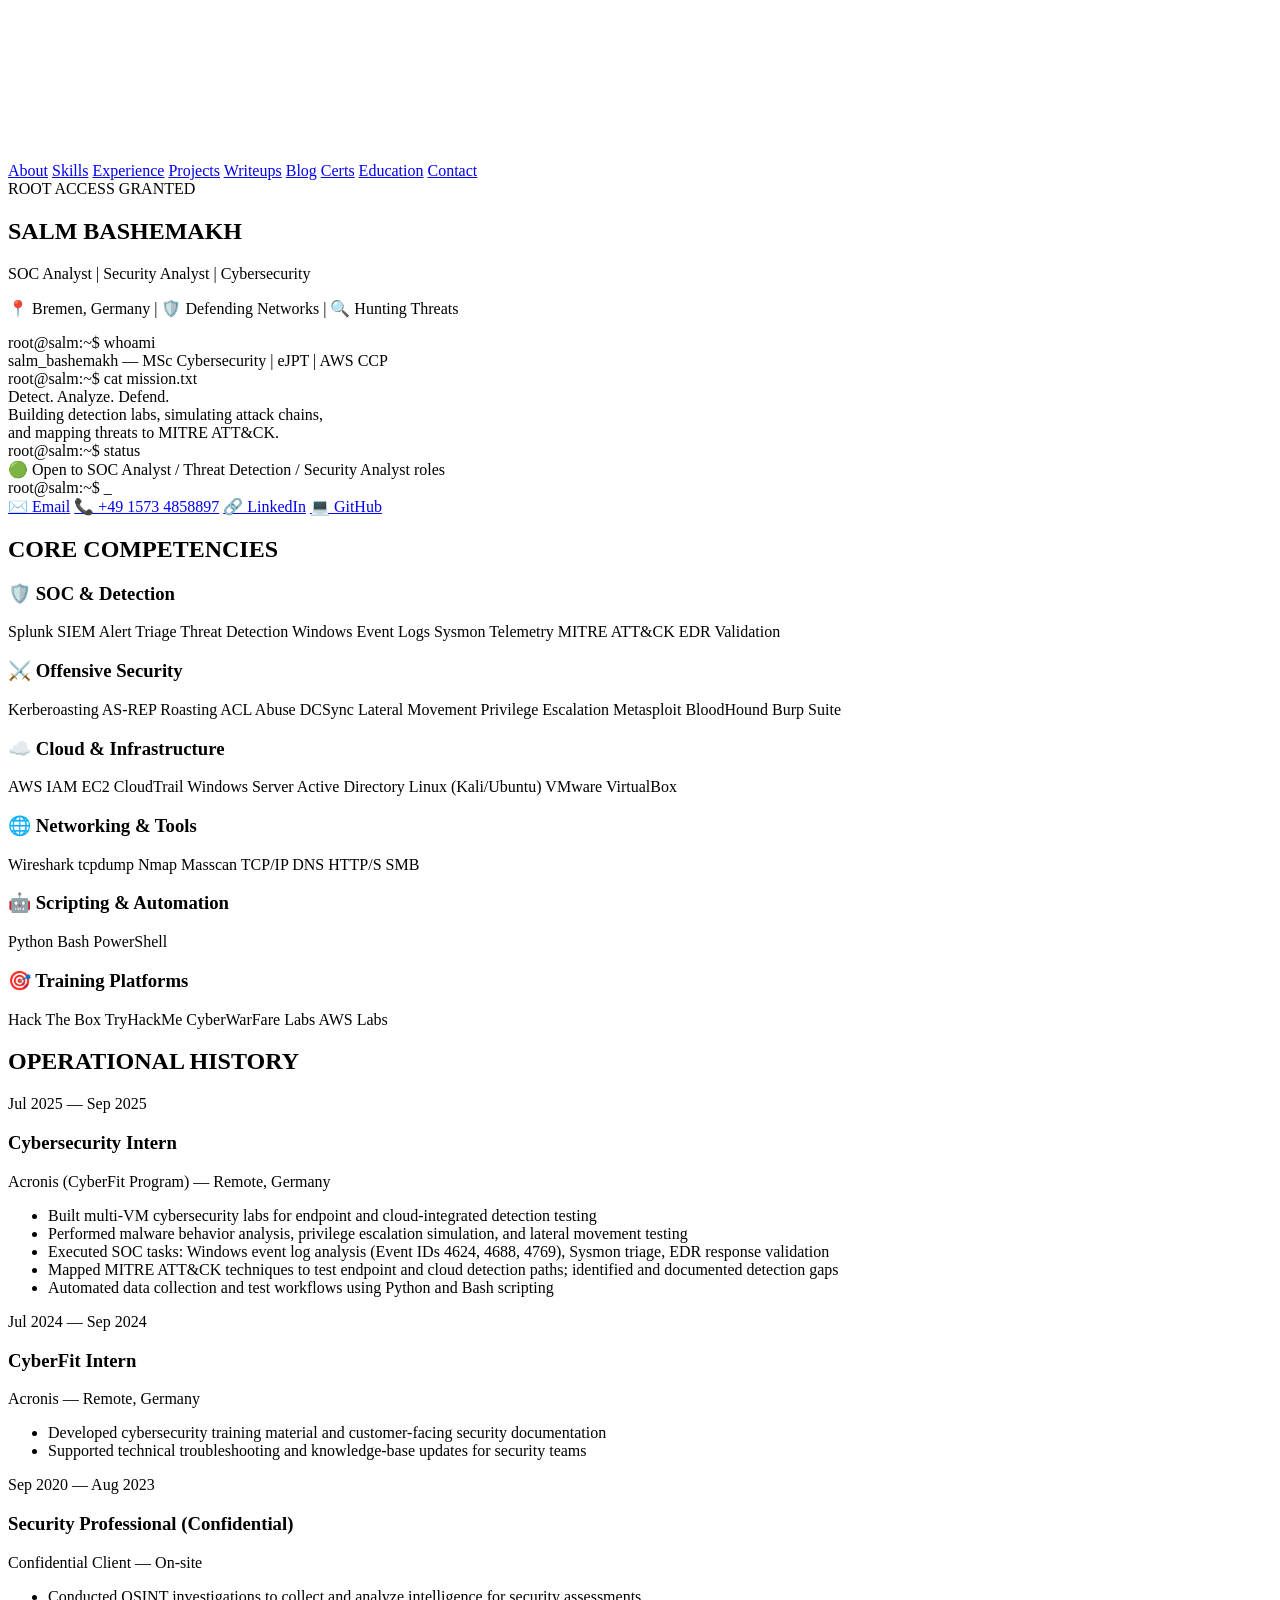
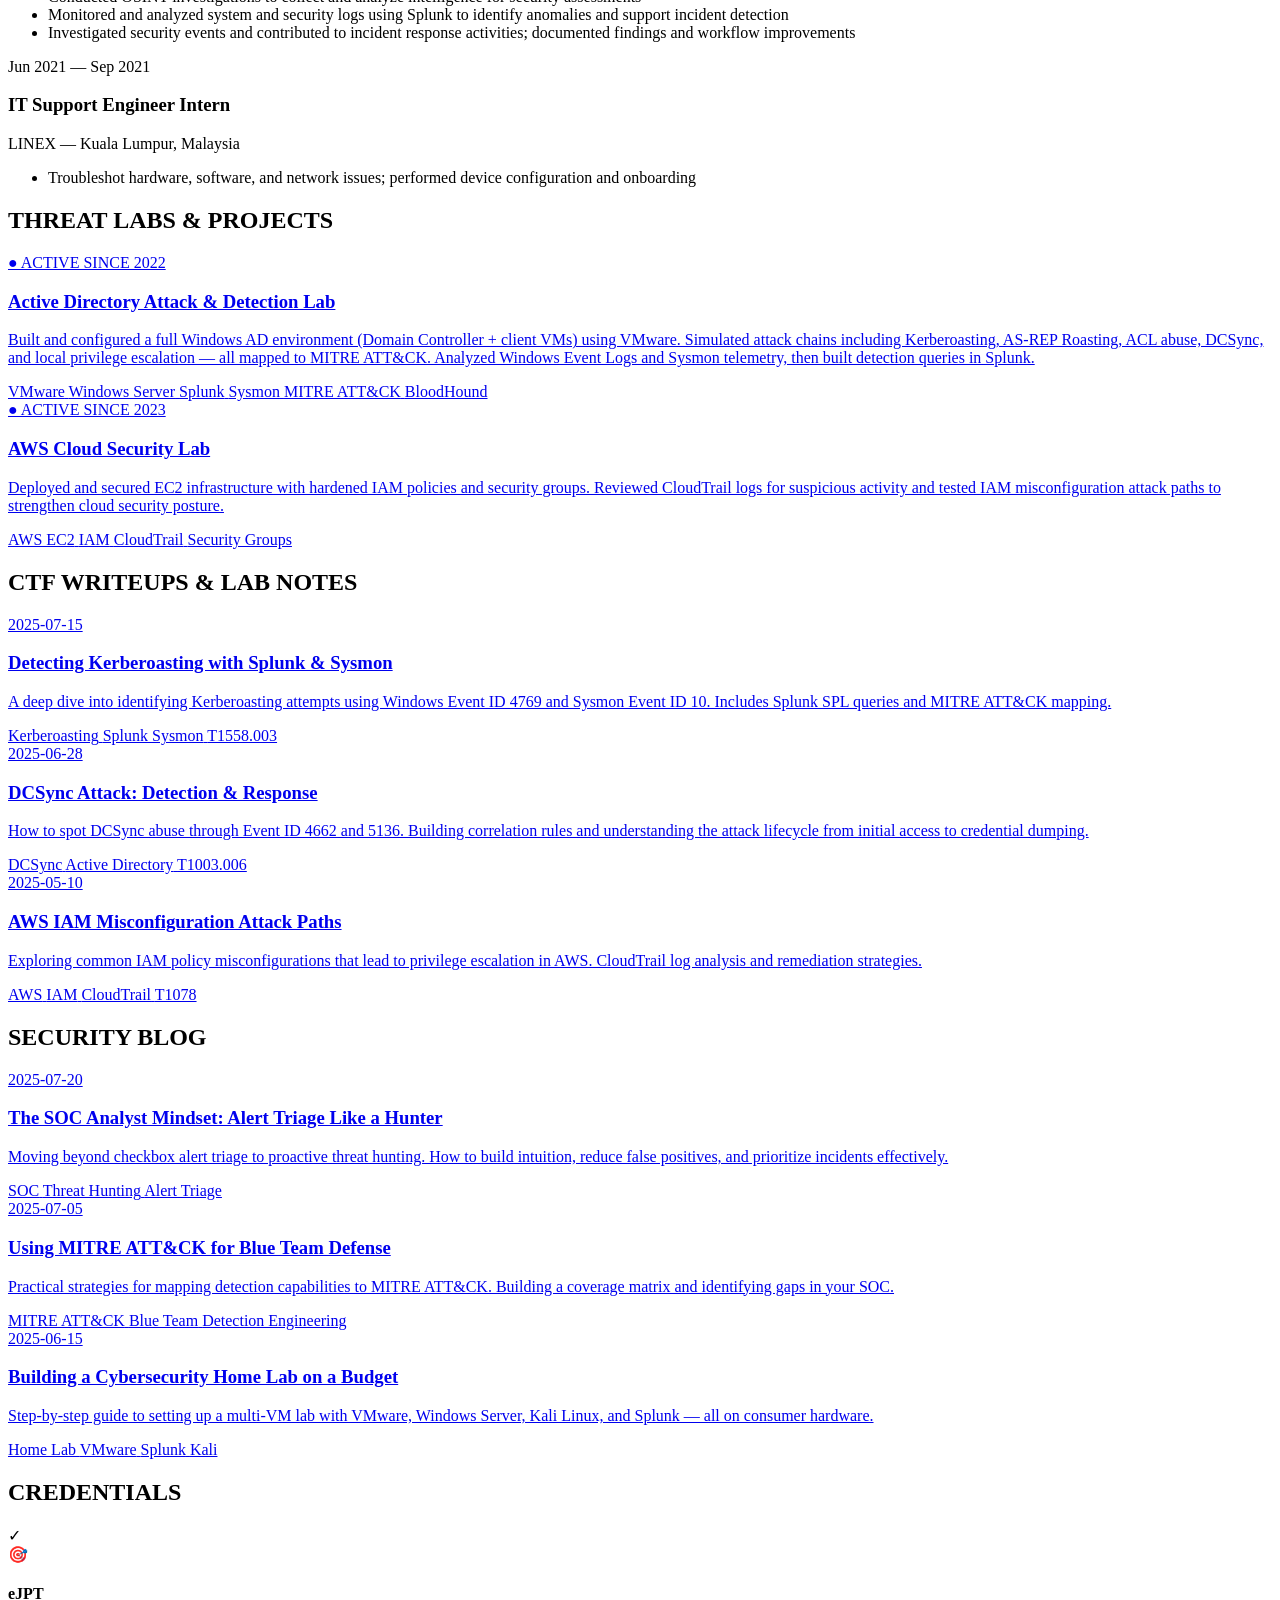
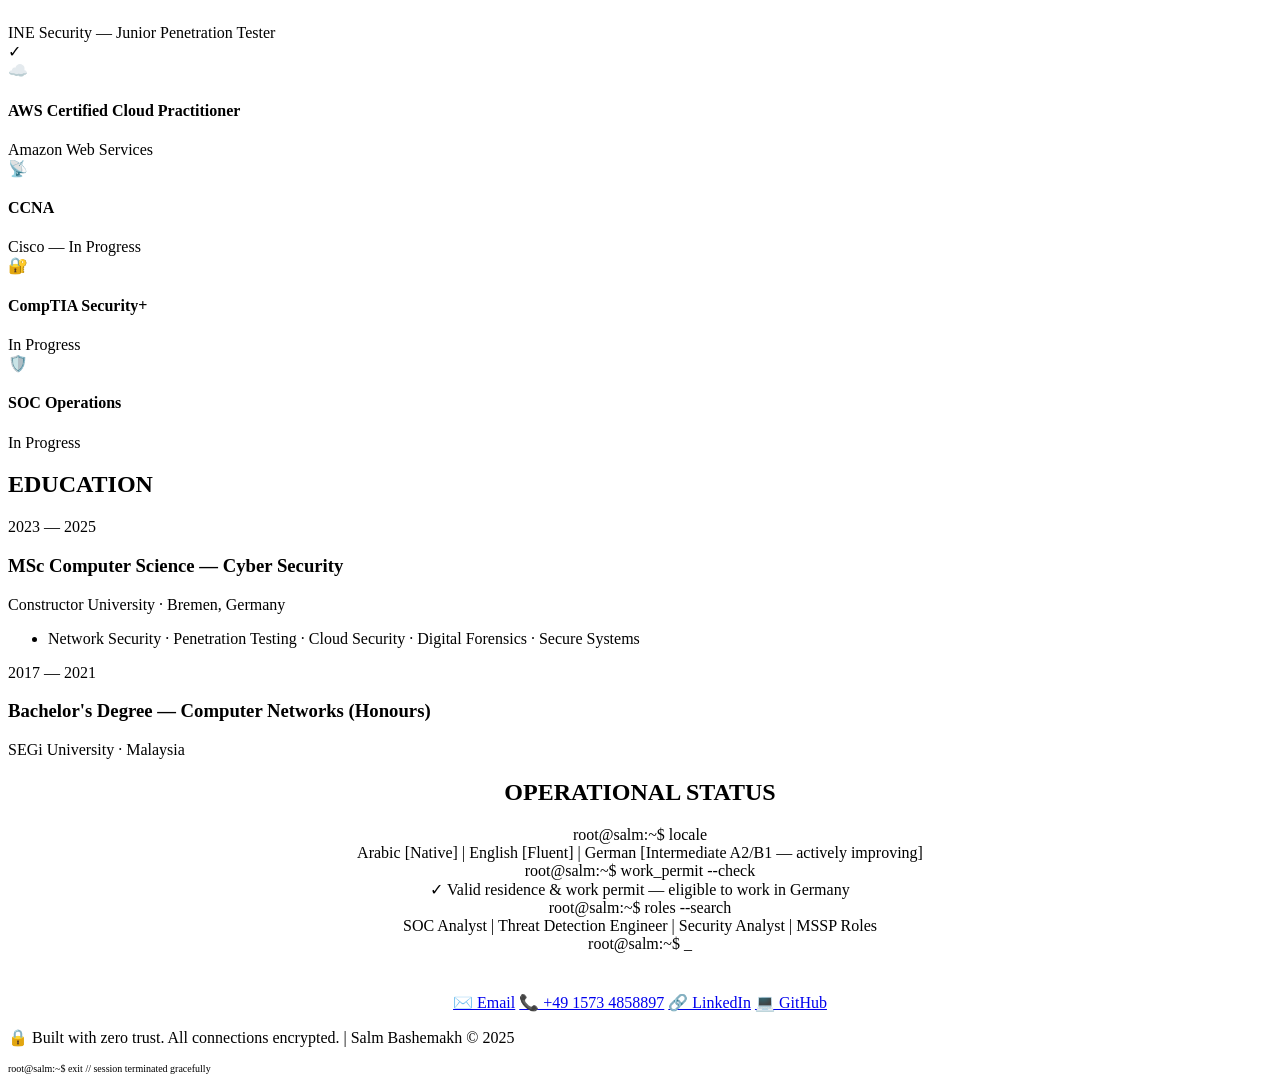
==== index.html @ dc3f8ac2 "Add files via upload" ====
<!DOCTYPE html>
<html lang="en">
<head>
  <meta charset="UTF-8">
  <meta name="viewport" content="width=device-width, initial-scale=1.0">
  <title>Salm Bashemakh | Cybersecurity Portfolio</title>
  <meta name="description" content="SOC Analyst | Security Analyst | Cybersecurity - Salm Bashemakh Portfolio">
  <link href="https://fonts.googleapis.com/css2?family=JetBrains+Mono:wght@400;700;800&family=Orbitron:wght@400;700;900&display=swap" rel="stylesheet">
  <link rel="stylesheet" href="assets/style.css">
</head>
<body class="crt">
  <canvas id="matrix-canvas"></canvas>

  <nav class="nav">
    <a href="#about" class="active">About</a>
    <a href="#skills">Skills</a>
    <a href="#experience">Experience</a>
    <a href="#projects">Projects</a>
    <a href="#writeups">Writeups</a>
    <a href="#blog">Blog</a>
    <a href="#certs">Certs</a>
    <a href="#education">Education</a>
    <a href="#contact">Contact</a>
  </nav>

  <!-- HERO -->
  <section class="hero" id="about">
    <div class="hero-badge">
      <span class="dot"></span>
      <span>ROOT ACCESS GRANTED</span>
    </div>
    <h1 class="glitch" data-text="SALM BASHEMAKH">SALM BASHEMAKH</h1>
    <p class="subtitle typewriter">SOC Analyst | Security Analyst | Cybersecurity</p>
    <p class="location">📍 Bremen, Germany | 🛡️ Defending Networks | 🔍 Hunting Threats</p>

    <div class="terminal-box">
      <div class="terminal-header">
        <span class="t-red"></span>
        <span class="t-amber"></span>
        <span class="t-green"></span>
      </div>
      <div class="terminal-body">
        <div><span class="prompt">root@salm:~$</span> <span class="cmd">whoami</span></div>
        <div class="output">salm_bashemakh — MSc Cybersecurity | eJPT | AWS CCP</div>
        <div><span class="prompt">root@salm:~$</span> <span class="cmd">cat mission.txt</span></div>
        <div class="output">Detect. Analyze. Defend.<br>Building detection labs, simulating attack chains,<br>and mapping threats to <span class="highlight">MITRE ATT&CK</span>.</div>
        <div><span class="prompt">root@salm:~$</span> <span class="cmd">status</span></div>
        <div class="output">🟢 <span class="highlight">Open to SOC Analyst / Threat Detection / Security Analyst roles</span></div>
        <div><span class="prompt">root@salm:~$</span> <span class="cmd">_</span></div>
      </div>
    </div>

    <div class="contact-bar">
      <a class="contact-btn" href="mailto:salemmohammed4690@gmail.com">✉️ Email</a>
      <a class="contact-btn" href="tel:+4915734858897">📞 +49 1573 4858897</a>
      <a class="contact-btn" href="https://linkedin.com" target="_blank">🔗 LinkedIn</a>
      <a class="contact-btn" href="https://github.com" target="_blank">💻 GitHub</a>
    </div>
  </section>

  <div class="container">
    <!-- CORE SKILLS -->
    <section class="section fade-in" id="skills">
      <h2 class="section-title">CORE COMPETENCIES</h2>
      <div class="skills-grid">
        <div class="skill-card">
          <h3>🛡️ SOC & Detection</h3>
          <div class="tags">
            <span class="tag">Splunk SIEM</span>
            <span class="tag">Alert Triage</span>
            <span class="tag">Threat Detection</span>
            <span class="tag">Windows Event Logs</span>
            <span class="tag">Sysmon Telemetry</span>
            <span class="tag">MITRE ATT&CK</span>
            <span class="tag">EDR Validation</span>
          </div>
        </div>
        <div class="skill-card">
          <h3>⚔️ Offensive Security</h3>
          <div class="tags">
            <span class="tag">Kerberoasting</span>
            <span class="tag">AS-REP Roasting</span>
            <span class="tag">ACL Abuse</span>
            <span class="tag">DCSync</span>
            <span class="tag">Lateral Movement</span>
            <span class="tag">Privilege Escalation</span>
            <span class="tag">Metasploit</span>
            <span class="tag">BloodHound</span>
            <span class="tag">Burp Suite</span>
          </div>
        </div>
        <div class="skill-card">
          <h3>☁️ Cloud & Infrastructure</h3>
          <div class="tags">
            <span class="tag">AWS IAM</span>
            <span class="tag">EC2</span>
            <span class="tag">CloudTrail</span>
            <span class="tag">Windows Server</span>
            <span class="tag">Active Directory</span>
            <span class="tag">Linux (Kali/Ubuntu)</span>
            <span class="tag">VMware</span>
            <span class="tag">VirtualBox</span>
          </div>
        </div>
        <div class="skill-card">
          <h3>🌐 Networking & Tools</h3>
          <div class="tags">
            <span class="tag">Wireshark</span>
            <span class="tag">tcpdump</span>
            <span class="tag">Nmap</span>
            <span class="tag">Masscan</span>
            <span class="tag">TCP/IP</span>
            <span class="tag">DNS</span>
            <span class="tag">HTTP/S</span>
            <span class="tag">SMB</span>
          </div>
        </div>
        <div class="skill-card">
          <h3>🤖 Scripting & Automation</h3>
          <div class="tags">
            <span class="tag">Python</span>
            <span class="tag">Bash</span>
            <span class="tag">PowerShell</span>
          </div>
        </div>
        <div class="skill-card">
          <h3>🎯 Training Platforms</h3>
          <div class="tags">
            <span class="tag">Hack The Box</span>
            <span class="tag">TryHackMe</span>
            <span class="tag">CyberWarFare Labs</span>
            <span class="tag">AWS Labs</span>
          </div>
        </div>
      </div>
    </section>

    <!-- EXPERIENCE -->
    <section class="section fade-in" id="experience">
      <h2 class="section-title">OPERATIONAL HISTORY</h2>
      <div class="timeline">
        <div class="timeline-item">
          <div class="date">Jul 2025 — Sep 2025</div>
          <h3 class="role">Cybersecurity Intern</h3>
          <div class="company">Acronis (CyberFit Program) — Remote, Germany</div>
          <ul>
            <li>Built multi-VM cybersecurity labs for endpoint and cloud-integrated detection testing</li>
            <li>Performed malware behavior analysis, privilege escalation simulation, and lateral movement testing</li>
            <li>Executed SOC tasks: Windows event log analysis (Event IDs 4624, 4688, 4769), Sysmon triage, EDR response validation</li>
            <li>Mapped MITRE ATT&CK techniques to test endpoint and cloud detection paths; identified and documented detection gaps</li>
            <li>Automated data collection and test workflows using Python and Bash scripting</li>
          </ul>
        </div>
        <div class="timeline-item">
          <div class="date">Jul 2024 — Sep 2024</div>
          <h3 class="role">CyberFit Intern</h3>
          <div class="company">Acronis — Remote, Germany</div>
          <ul>
            <li>Developed cybersecurity training material and customer-facing security documentation</li>
            <li>Supported technical troubleshooting and knowledge-base updates for security teams</li>
          </ul>
        </div>
        <div class="timeline-item">
          <div class="date">Sep 2020 — Aug 2023</div>
          <h3 class="role">Security Professional (Confidential)</h3>
          <div class="company">Confidential Client — On-site</div>
          <ul>
            <li>Conducted OSINT investigations to collect and analyze intelligence for security assessments</li>
            <li>Monitored and analyzed system and security logs using Splunk to identify anomalies and support incident detection</li>
            <li>Investigated security events and contributed to incident response activities; documented findings and workflow improvements</li>
          </ul>
        </div>
        <div class="timeline-item">
          <div class="date">Jun 2021 — Sep 2021</div>
          <h3 class="role">IT Support Engineer Intern</h3>
          <div class="company">LINEX — Kuala Lumpur, Malaysia</div>
          <ul>
            <li>Troubleshot hardware, software, and network issues; performed device configuration and onboarding</li>
          </ul>
        </div>
      </div>
    </section>

    <!-- PROJECTS -->
    <section class="section fade-in" id="projects">
      <h2 class="section-title">THREAT LABS & PROJECTS</h2>
      <div class="projects-grid">
        <a href="writeups/ad-attack-detection-lab.html" class="project-card">
          <span class="status">● ACTIVE SINCE 2022</span>
          <h3>Active Directory Attack & Detection Lab</h3>
          <p>Built and configured a full Windows AD environment (Domain Controller + client VMs) using VMware. Simulated attack chains including Kerberoasting, AS-REP Roasting, ACL abuse, DCSync, and local privilege escalation — all mapped to MITRE ATT&CK. Analyzed Windows Event Logs and Sysmon telemetry, then built detection queries in Splunk.</p>
          <div class="tech-stack">
            <span class="tech">VMware</span>
            <span class="tech">Windows Server</span>
            <span class="tech">Splunk</span>
            <span class="tech">Sysmon</span>
            <span class="tech">MITRE ATT&CK</span>
            <span class="tech">BloodHound</span>
          </div>
        </a>
        <a href="writeups/aws-cloud-security-lab.html" class="project-card">
          <span class="status">● ACTIVE SINCE 2023</span>
          <h3>AWS Cloud Security Lab</h3>
          <p>Deployed and secured EC2 infrastructure with hardened IAM policies and security groups. Reviewed CloudTrail logs for suspicious activity and tested IAM misconfiguration attack paths to strengthen cloud security posture.</p>
          <div class="tech-stack">
            <span class="tech">AWS EC2</span>
            <span class="tech">IAM</span>
            <span class="tech">CloudTrail</span>
            <span class="tech">Security Groups</span>
          </div>
        </a>
      </div>
    </section>

    <!-- WRITEUPS -->
    <section class="section fade-in" id="writeups">
      <h2 class="section-title">CTF WRITEUPS & LAB NOTES</h2>
      <div class="blog-grid">
        <a href="writeups/kerberoasting-detection-splunk.html" class="blog-card">
          <div class="date">2025-07-15</div>
          <h3>Detecting Kerberoasting with Splunk & Sysmon</h3>
          <p>A deep dive into identifying Kerberoasting attempts using Windows Event ID 4769 and Sysmon Event ID 10. Includes Splunk SPL queries and MITRE ATT&CK mapping.</p>
          <div class="tags">
            <span class="tag">Kerberoasting</span>
            <span class="tag">Splunk</span>
            <span class="tag">Sysmon</span>
            <span class="tag">T1558.003</span>
          </div>
        </a>
        <a href="writeups/dcsync-detection.html" class="blog-card">
          <div class="date">2025-06-28</div>
          <h3>DCSync Attack: Detection & Response</h3>
          <p>How to spot DCSync abuse through Event ID 4662 and 5136. Building correlation rules and understanding the attack lifecycle from initial access to credential dumping.</p>
          <div class="tags">
            <span class="tag">DCSync</span>
            <span class="tag">Active Directory</span>
            <span class="tag">T1003.006</span>
          </div>
        </a>
        <a href="writeups/aws-iam-misconfigurations.html" class="blog-card">
          <div class="date">2025-05-10</div>
          <h3>AWS IAM Misconfiguration Attack Paths</h3>
          <p>Exploring common IAM policy misconfigurations that lead to privilege escalation in AWS. CloudTrail log analysis and remediation strategies.</p>
          <div class="tags">
            <span class="tag">AWS</span>
            <span class="tag">IAM</span>
            <span class="tag">CloudTrail</span>
            <span class="tag">T1078</span>
          </div>
        </a>
      </div>
    </section>

    <!-- BLOG -->
    <section class="section fade-in" id="blog">
      <h2 class="section-title">SECURITY BLOG</h2>
      <div class="blog-grid">
        <a href="blog/soc-analyst-mindset.html" class="blog-card">
          <div class="date">2025-07-20</div>
          <h3>The SOC Analyst Mindset: Alert Triage Like a Hunter</h3>
          <p>Moving beyond checkbox alert triage to proactive threat hunting. How to build intuition, reduce false positives, and prioritize incidents effectively.</p>
          <div class="tags">
            <span class="tag">SOC</span>
            <span class="tag">Threat Hunting</span>
            <span class="tag">Alert Triage</span>
          </div>
        </a>
        <a href="blog/mitre-attack-blue-team.html" class="blog-card">
          <div class="date">2025-07-05</div>
          <h3>Using MITRE ATT&CK for Blue Team Defense</h3>
          <p>Practical strategies for mapping detection capabilities to MITRE ATT&CK. Building a coverage matrix and identifying gaps in your SOC.</p>
          <div class="tags">
            <span class="tag">MITRE ATT&CK</span>
            <span class="tag">Blue Team</span>
            <span class="tag">Detection Engineering</span>
          </div>
        </a>
        <a href="blog/home-lab-guide.html" class="blog-card">
          <div class="date">2025-06-15</div>
          <h3>Building a Cybersecurity Home Lab on a Budget</h3>
          <p>Step-by-step guide to setting up a multi-VM lab with VMware, Windows Server, Kali Linux, and Splunk — all on consumer hardware.</p>
          <div class="tags">
            <span class="tag">Home Lab</span>
            <span class="tag">VMware</span>
            <span class="tag">Splunk</span>
            <span class="tag">Kali</span>
          </div>
        </a>
      </div>
    </section>

    <!-- CERTS -->
    <section class="section fade-in" id="certs">
      <h2 class="section-title">CREDENTIALS</h2>
      <div class="certs-grid">
        <div class="cert-card">
          <span class="badge">✓</span>
          <div class="cert-icon">🎯</div>
          <h4>eJPT</h4>
          <div class="issuer">INE Security — Junior Penetration Tester</div>
        </div>
        <div class="cert-card">
          <span class="badge">✓</span>
          <div class="cert-icon">☁️</div>
          <h4>AWS Certified Cloud Practitioner</h4>
          <div class="issuer">Amazon Web Services</div>
        </div>
        <div class="cert-card">
          <div class="cert-icon">📡</div>
          <h4>CCNA</h4>
          <div class="issuer">Cisco — In Progress</div>
        </div>
        <div class="cert-card">
          <div class="cert-icon">🔐</div>
          <h4>CompTIA Security+</h4>
          <div class="issuer">In Progress</div>
        </div>
        <div class="cert-card">
          <div class="cert-icon">🛡️</div>
          <h4>SOC Operations</h4>
          <div class="issuer">In Progress</div>
        </div>
      </div>
    </section>

    <!-- EDUCATION -->
    <section class="section fade-in" id="education">
      <h2 class="section-title">EDUCATION</h2>
      <div class="timeline">
        <div class="timeline-item">
          <div class="date">2023 — 2025</div>
          <h3 class="role">MSc Computer Science — Cyber Security</h3>
          <div class="company">Constructor University · Bremen, Germany</div>
          <ul>
            <li>Network Security · Penetration Testing · Cloud Security · Digital Forensics · Secure Systems</li>
          </ul>
        </div>
        <div class="timeline-item">
          <div class="date">2017 — 2021</div>
          <h3 class="role">Bachelor's Degree — Computer Networks (Honours)</h3>
          <div class="company">SEGi University · Malaysia</div>
        </div>
      </div>
    </section>

    <!-- CONTACT / STATUS -->
    <section class="section fade-in" id="contact" style="text-align:center;">
      <h2 class="section-title" style="justify-content:center;">OPERATIONAL STATUS</h2>
      <div class="terminal-box" style="max-width:700px; margin:0 auto;">
        <div class="terminal-header">
          <span class="t-red"></span>
          <span class="t-amber"></span>
          <span class="t-green"></span>
        </div>
        <div class="terminal-body">
          <div><span class="prompt">root@salm:~$</span> <span class="cmd">locale</span></div>
          <div class="output">Arabic [Native] | English [Fluent] | German [Intermediate A2/B1 — actively improving]</div>
          <div><span class="prompt">root@salm:~$</span> <span class="cmd">work_permit --check</span></div>
          <div class="output">✓ Valid residence & work permit — eligible to work in Germany</div>
          <div><span class="prompt">root@salm:~$</span> <span class="cmd">roles --search</span></div>
          <div class="output">SOC Analyst | Threat Detection Engineer | Security Analyst | MSSP Roles</div>
          <div><span class="prompt">root@salm:~$</span> <span class="cmd">_</span></div>
        </div>
      </div>
      <div class="contact-bar" style="margin-top:40px;">
        <a class="contact-btn" href="mailto:salemmohammed4690@gmail.com">✉️ Email</a>
        <a class="contact-btn" href="tel:+4915734858897">📞 +49 1573 4858897</a>
        <a class="contact-btn" href="https://linkedin.com" target="_blank">🔗 LinkedIn</a>
        <a class="contact-btn" href="https://github.com" target="_blank">💻 GitHub</a>
      </div>
    </section>
  </div>

  <div class="footer">
    <p>🔒 Built with zero trust. All connections encrypted. | Salm Bashemakh © 2025</p>
    <p style="margin-top:8px; font-size:10px; color:var(--neon-green);">root@salm:~$ exit // session terminated gracefully</p>
  </div>

  <script src="assets/main.js"></script>
</body>
</html>
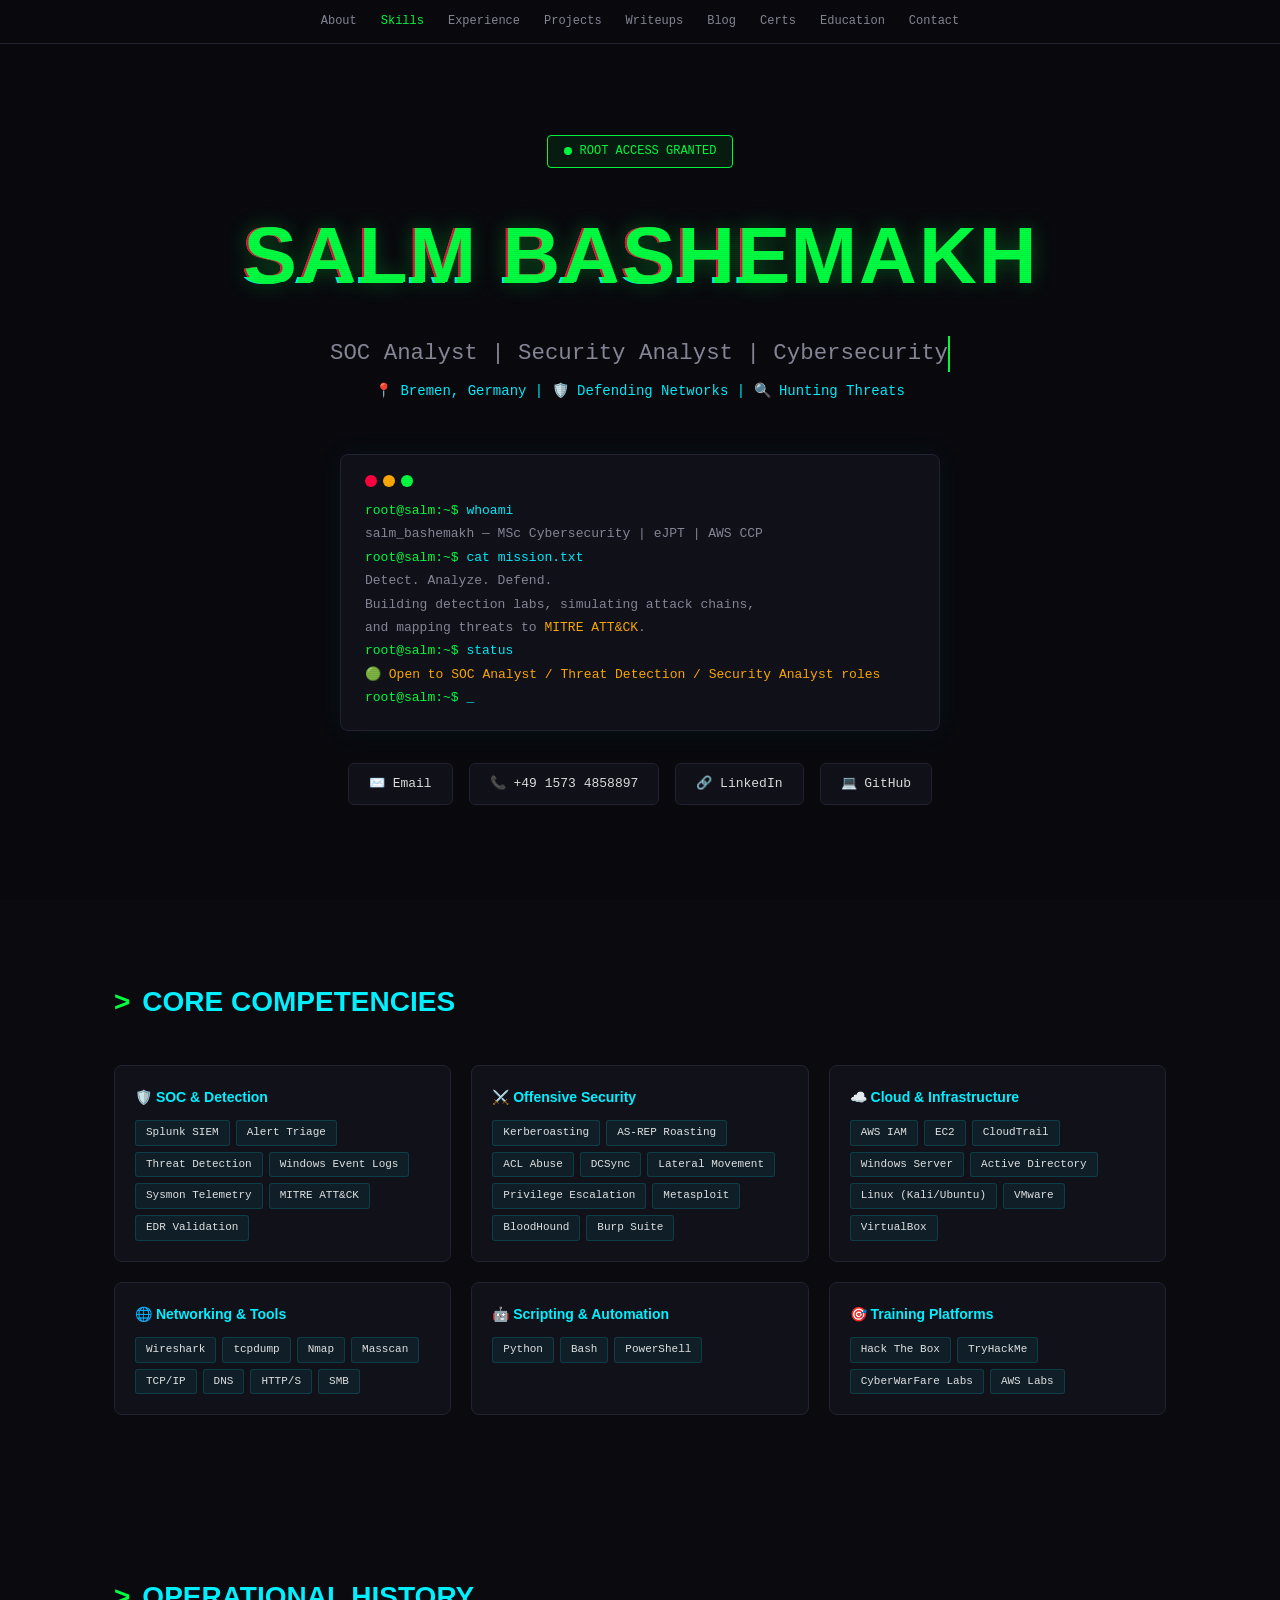
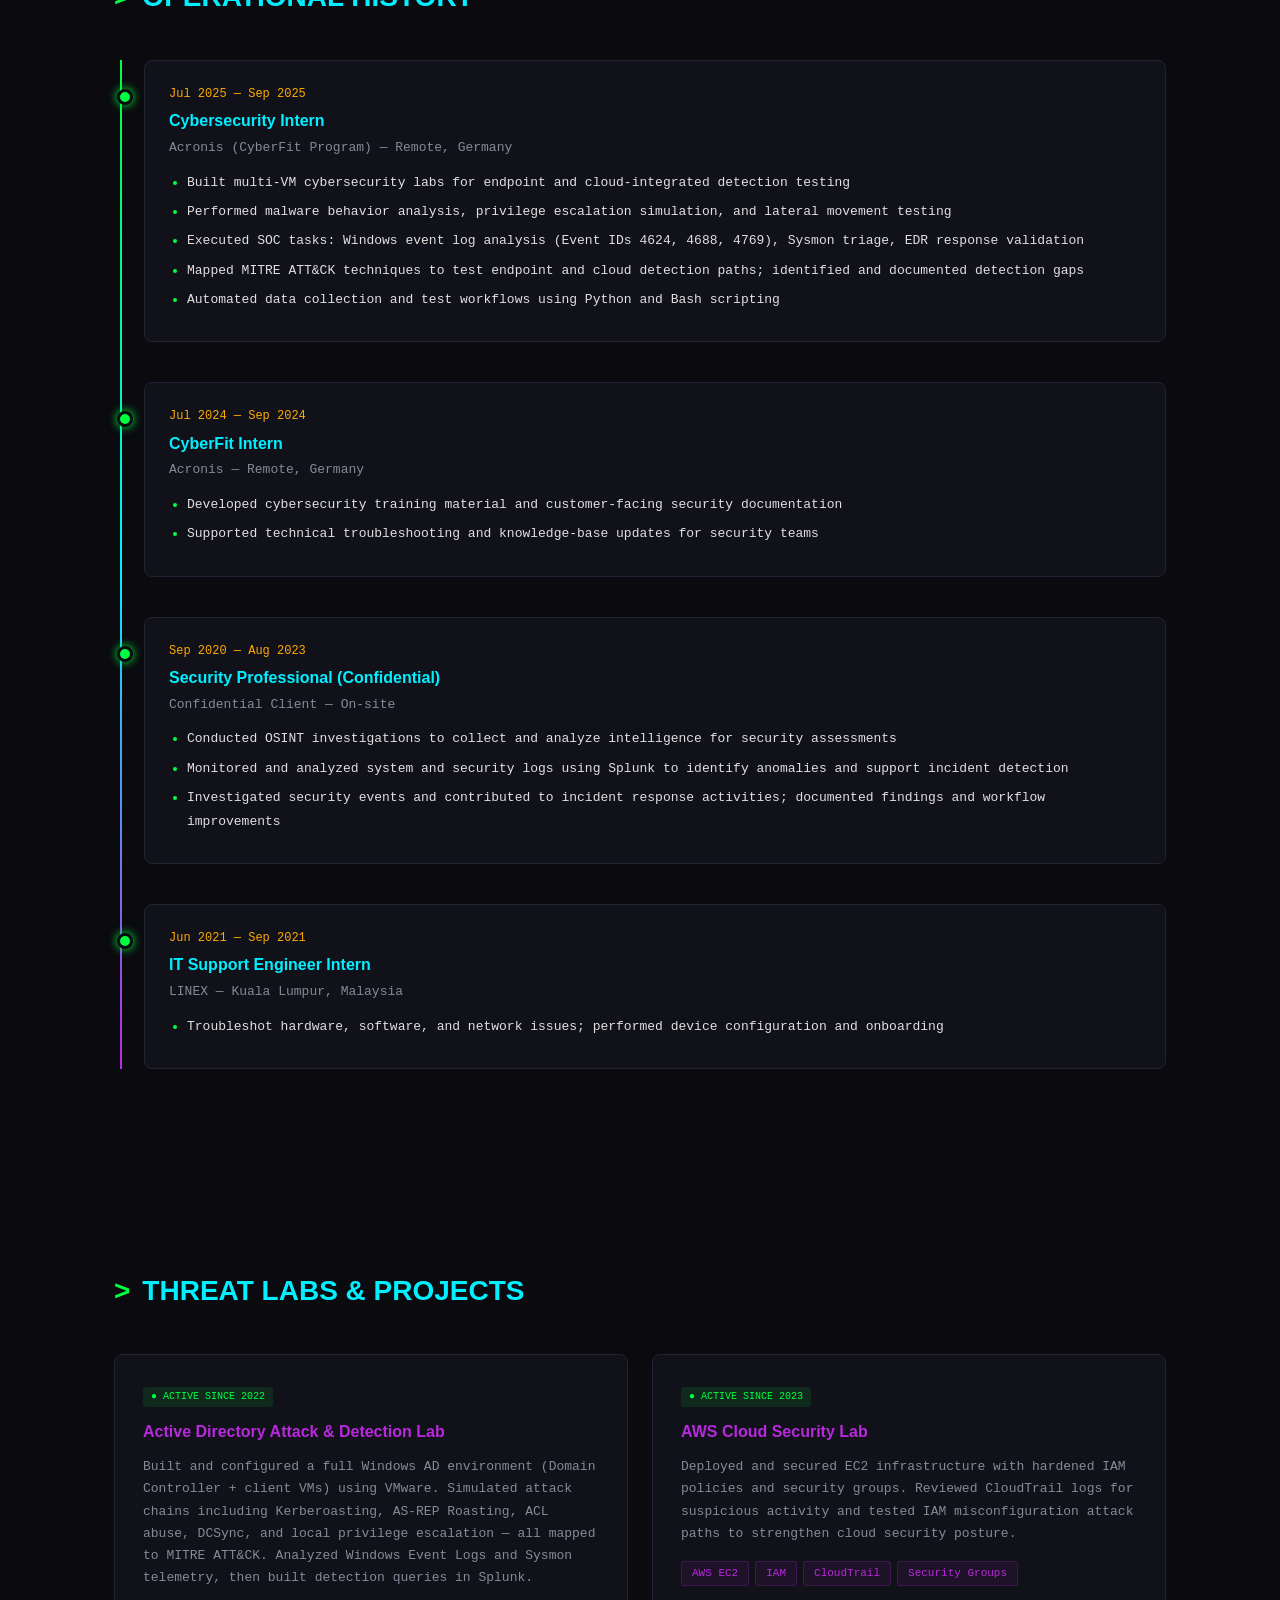
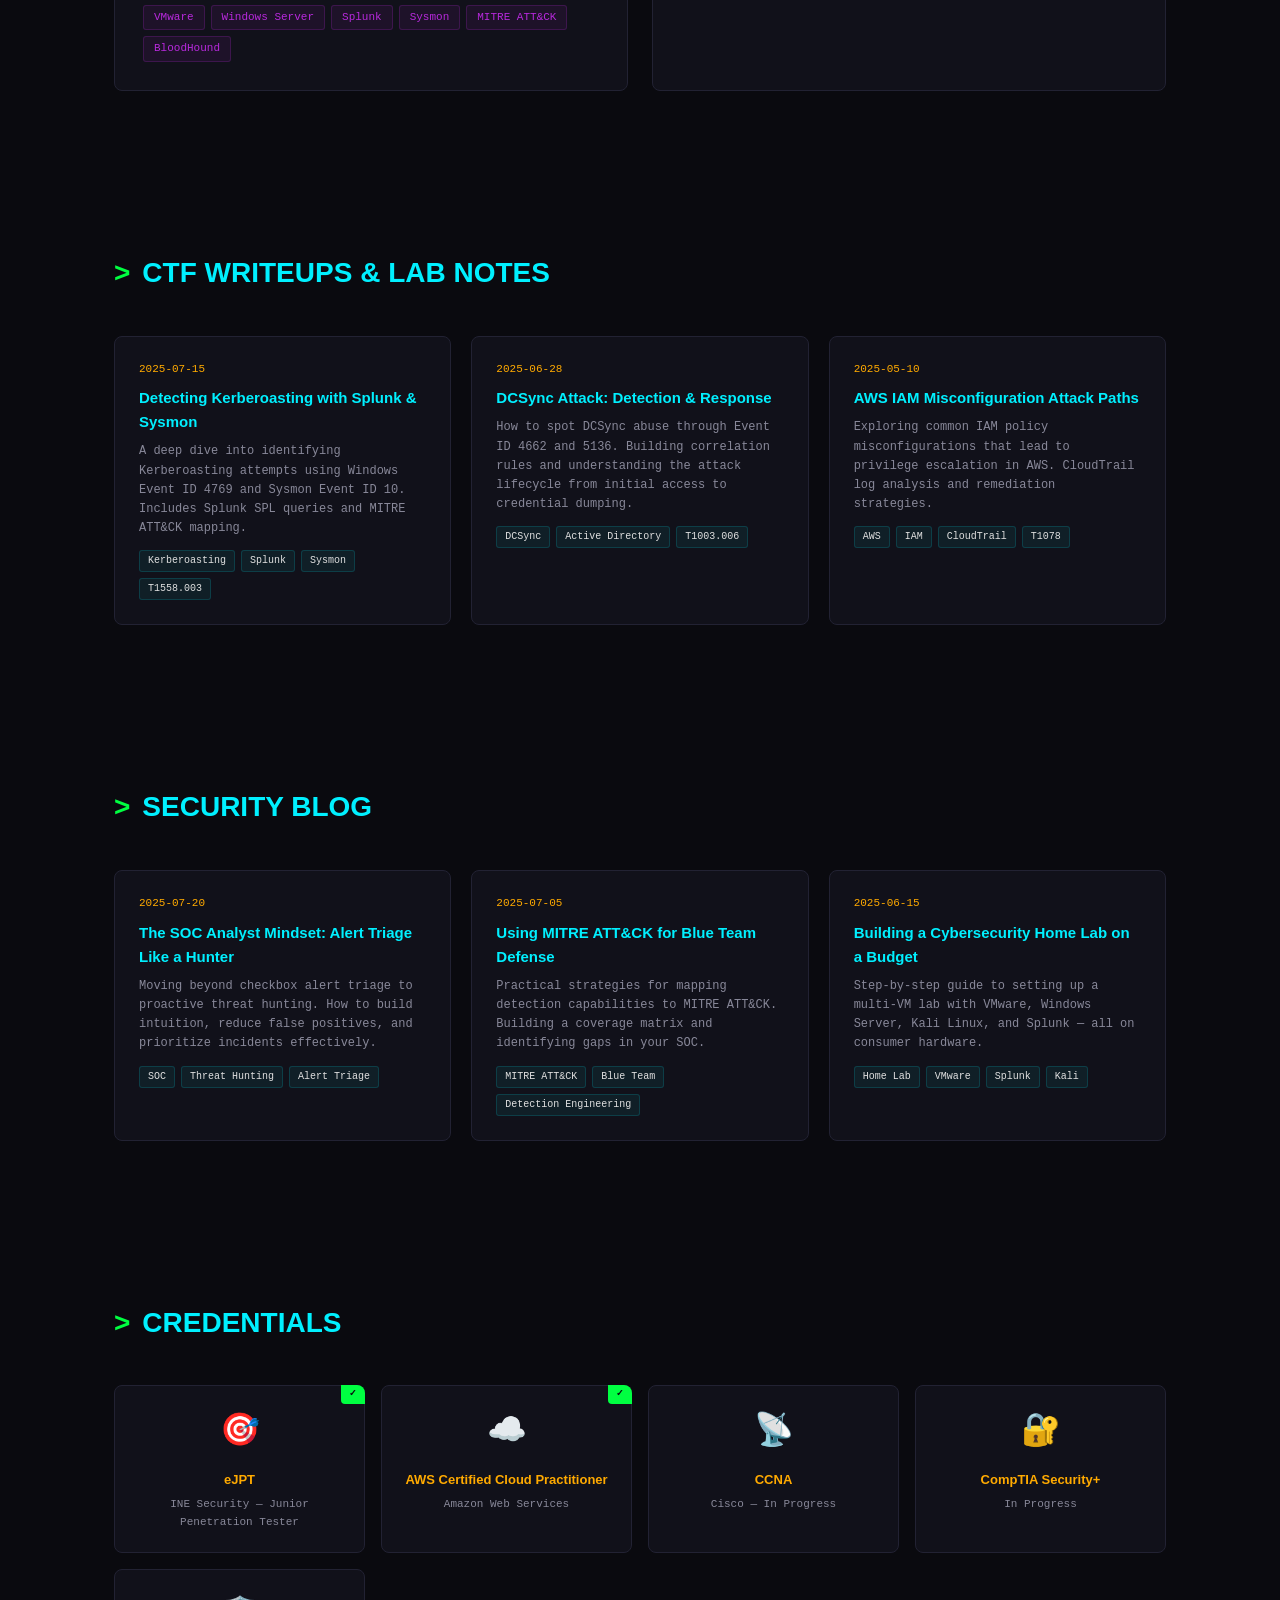
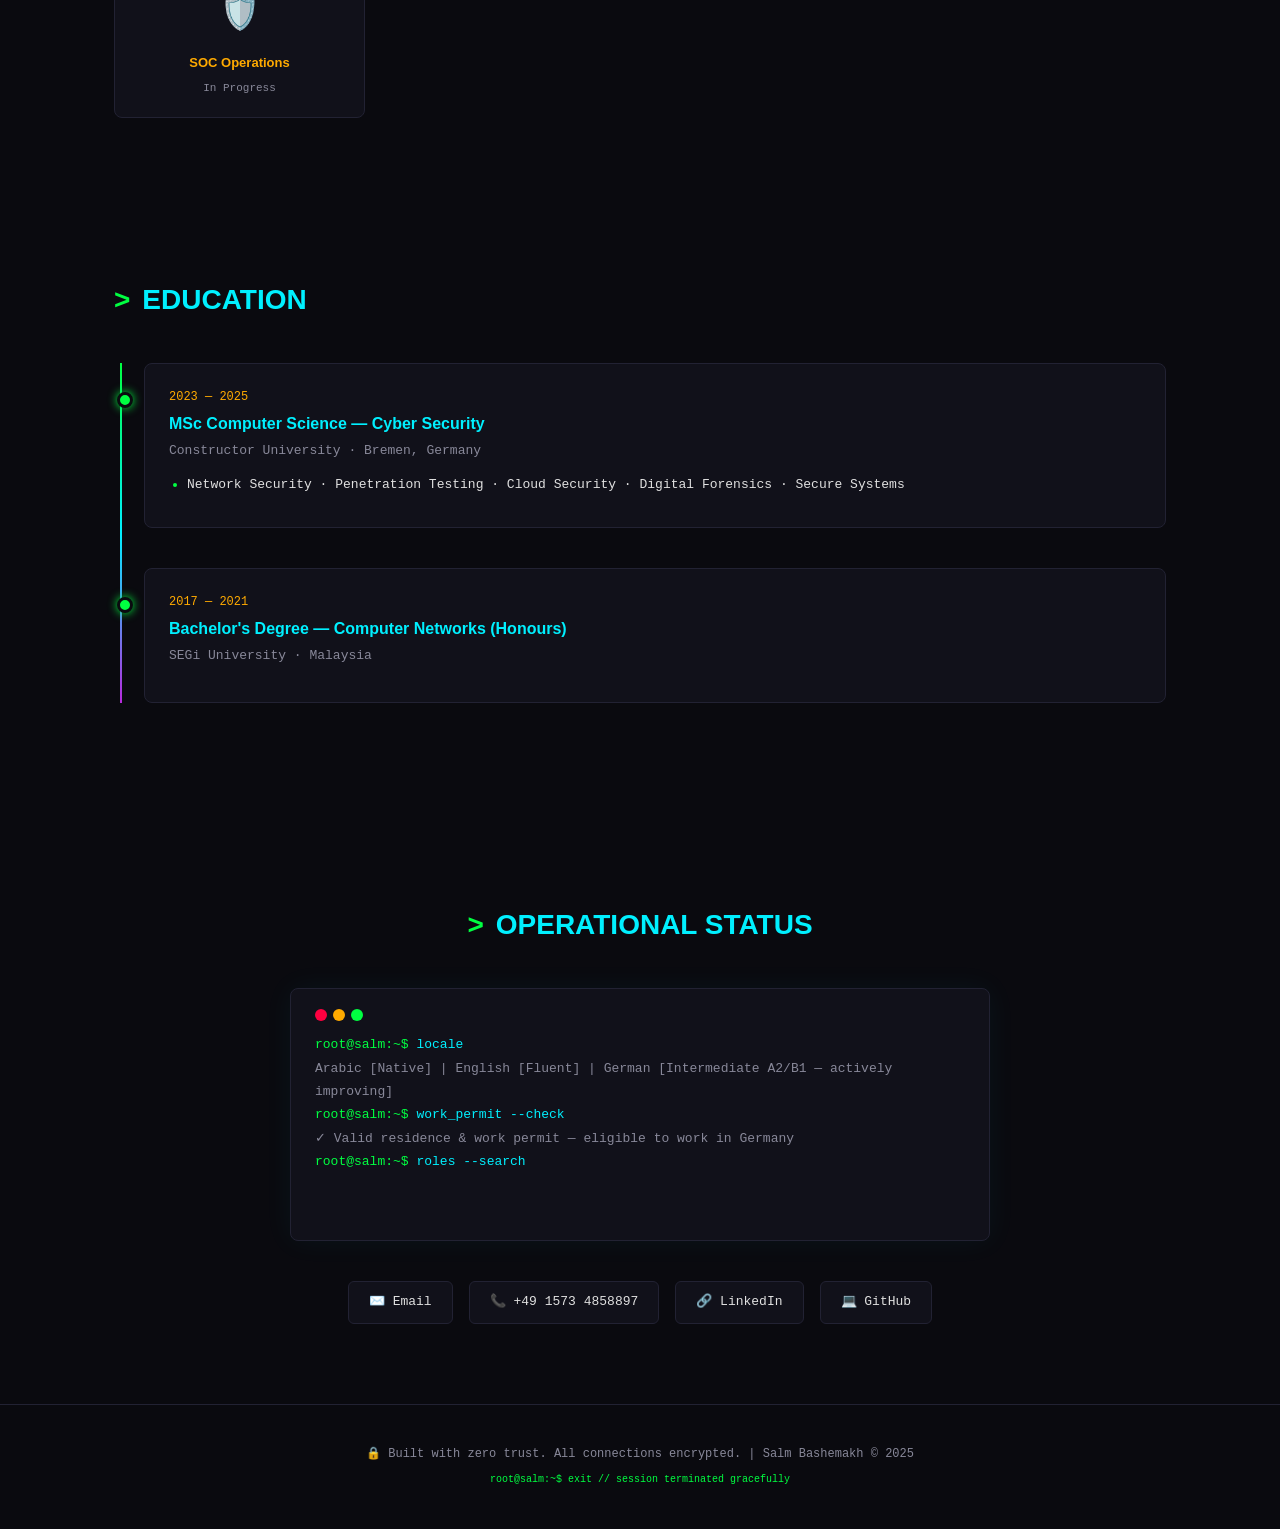
==== commit d7012336: "Update script source path in index.html" ====
--- a/index.html
+++ b/index.html
@@ -6,7 +6,7 @@
   <title>Salm Bashemakh | Cybersecurity Portfolio</title>
   <meta name="description" content="SOC Analyst | Security Analyst | Cybersecurity - Salm Bashemakh Portfolio">
   <link href="https://fonts.googleapis.com/css2?family=JetBrains+Mono:wght@400;700;800&family=Orbitron:wght@400;700;900&display=swap" rel="stylesheet">
-  <link rel="stylesheet" href="assets/style.css">
+  <link rel="stylesheet" href="style.css">
 </head>
 <body class="crt">
   <canvas id="matrix-canvas"></canvas>
@@ -376,6 +376,6 @@
     <p style="margin-top:8px; font-size:10px; color:var(--neon-green);">root@salm:~$ exit // session terminated gracefully</p>
   </div>
 
-  <script src="assets/main.js"></script>
+  <script src="main.js"></script>
 </body>
-</html>+</html>
--- a/style.css
+++ b/style.css
@@ -0,0 +1,664 @@
+/* ========== SALM BASEHEMAKH — CYBER PORTFOLIO ========== */
+:root {
+  --bg: #0a0a0f;
+  --bg-card: #11111a;
+  --bg-hover: #1a1a2e;
+  --neon-green: #00ff41;
+  --neon-cyan: #00f0ff;
+  --neon-red: #ff0040;
+  --neon-amber: #ffaa00;
+  --neon-purple: #b829dd;
+  --text: #e0e0e0;
+  --text-dim: #888899;
+  --border: #222233;
+}
+
+* { box-sizing: border-box; margin: 0; padding: 0; }
+
+html { scroll-behavior: smooth; }
+
+body {
+  background: var(--bg);
+  color: var(--text);
+  font-family: 'JetBrains Mono', monospace;
+  overflow-x: hidden;
+  line-height: 1.6;
+}
+
+/* CRT Scanline */
+.crt::before {
+  content: '';
+  position: fixed;
+  top: 0; left: 0; right: 0; bottom: 0;
+  background: repeating-linear-gradient(
+    0deg, rgba(0,0,0,0.15), rgba(0,0,0,0.15) 1px,
+    transparent 1px, transparent 2px
+  );
+  pointer-events: none;
+  z-index: 9999;
+  opacity: 0.4;
+}
+
+/* Glitch */
+.glitch {
+  position: relative;
+  font-family: 'Orbitron', sans-serif;
+  font-weight: 900;
+  letter-spacing: 2px;
+}
+.glitch::before, .glitch::after {
+  content: attr(data-text);
+  position: absolute;
+  top: 0; left: 0; width: 100%; height: 100%;
+}
+.glitch::before {
+  left: 2px;
+  text-shadow: -2px 0 var(--neon-red);
+  clip: rect(24px, 550px, 90px, 0);
+  animation: glitch-anim 3s infinite linear alternate-reverse;
+}
+.glitch::after {
+  left: -2px;
+  text-shadow: -2px 0 var(--neon-cyan);
+  clip: rect(85px, 550px, 140px, 0);
+  animation: glitch-anim2 2.5s infinite linear alternate-reverse;
+}
+@keyframes glitch-anim {
+  0% { clip: rect(10px, 9999px, 30px, 0); }
+  20% { clip: rect(80px, 9999px, 100px, 0); }
+  40% { clip: rect(10px, 9999px, 50px, 0); }
+  60% { clip: rect(40px, 9999px, 80px, 0); }
+  80% { clip: rect(20px, 9999px, 60px, 0); }
+  100% { clip: rect(70px, 9999px, 90px, 0); }
+}
+@keyframes glitch-anim2 {
+  0% { clip: rect(60px, 9999px, 80px, 0); }
+  20% { clip: rect(10px, 9999px, 30px, 0); }
+  40% { clip: rect(50px, 9999px, 70px, 0); }
+  60% { clip: rect(30px, 9999px, 50px, 0); }
+  80% { clip: rect(90px, 9999px, 100px, 0); }
+  100% { clip: rect(20px, 9999px, 40px, 0); }
+}
+
+/* Typewriter */
+.typewriter {
+  overflow: hidden;
+  white-space: nowrap;
+  border-right: 2px solid var(--neon-green);
+  animation: typing 3s steps(40, end), blink-caret 0.75s step-end infinite;
+  display: inline-block;
+}
+@keyframes typing { from { width: 0 } to { width: 100% } }
+@keyframes blink-caret { 50% { border-color: transparent } }
+
+/* Matrix Canvas */
+#matrix-canvas {
+  position: absolute;
+  top: 0; left: 0;
+  width: 100%; height: 100%;
+  opacity: 0.08;
+  pointer-events: none;
+}
+
+/* Layout */
+.container {
+  max-width: 1100px;
+  margin: 0 auto;
+  padding: 0 24px;
+  position: relative;
+  z-index: 1;
+}
+
+/* Nav */
+.nav {
+  position: fixed;
+  top: 0; left: 0; right: 0;
+  background: rgba(10,10,15,0.92);
+  backdrop-filter: blur(10px);
+  border-bottom: 1px solid var(--border);
+  z-index: 100;
+  padding: 12px 24px;
+  display: flex;
+  justify-content: center;
+  gap: 24px;
+  flex-wrap: wrap;
+}
+.nav a {
+  color: var(--text-dim);
+  text-decoration: none;
+  font-size: 12px;
+  transition: color 0.3s;
+}
+.nav a:hover, .nav a.active { color: var(--neon-green); }
+
+/* Hero */
+.hero {
+  min-height: 100vh;
+  display: flex;
+  flex-direction: column;
+  justify-content: center;
+  align-items: center;
+  text-align: center;
+  position: relative;
+  padding: 80px 20px 40px;
+}
+.hero-badge {
+  display: inline-flex;
+  align-items: center;
+  gap: 8px;
+  background: rgba(0,255,65,0.08);
+  border: 1px solid var(--neon-green);
+  color: var(--neon-green);
+  padding: 6px 16px;
+  border-radius: 4px;
+  font-size: 12px;
+  margin-bottom: 24px;
+}
+.hero-badge .dot {
+  width: 8px; height: 8px;
+  background: var(--neon-green);
+  border-radius: 50%;
+  animation: pulse 2s infinite;
+}
+@keyframes pulse { 0%,100% { opacity: 1; } 50% { opacity: 0.3; } }
+
+.hero h1 {
+  font-size: clamp(2.5rem, 8vw, 5rem);
+  margin: 0 0 16px 0;
+  color: var(--neon-green);
+  text-shadow: 0 0 20px rgba(0,255,65,0.3);
+}
+.hero .subtitle {
+  font-size: clamp(1rem, 3vw, 1.4rem);
+  color: var(--text-dim);
+  margin-bottom: 8px;
+}
+.hero .location {
+  color: var(--neon-cyan);
+  font-size: 14px;
+  margin-bottom: 32px;
+}
+
+/* Terminal Box */
+.terminal-box {
+  background: var(--bg-card);
+  border: 1px solid var(--border);
+  border-radius: 8px;
+  padding: 20px 24px;
+  max-width: 600px;
+  width: 100%;
+  text-align: left;
+  margin-top: 20px;
+  box-shadow: 0 0 30px rgba(0,240,255,0.05);
+}
+.terminal-header {
+  display: flex;
+  gap: 6px;
+  margin-bottom: 12px;
+}
+.terminal-header span {
+  width: 12px; height: 12px;
+  border-radius: 50%;
+}
+.t-red { background: var(--neon-red); }
+.t-amber { background: var(--neon-amber); }
+.t-green { background: var(--neon-green); }
+.terminal-body {
+  font-size: 13px;
+  line-height: 1.8;
+  color: var(--text);
+}
+.terminal-body .prompt { color: var(--neon-green); }
+.terminal-body .cmd { color: var(--neon-cyan); }
+.terminal-body .output { color: var(--text-dim); }
+.terminal-body .highlight { color: var(--neon-amber); }
+
+/* Section */
+.section {
+  padding: 80px 0;
+  position: relative;
+}
+.section-title {
+  font-family: 'Orbitron', sans-serif;
+  font-size: 28px;
+  color: var(--neon-cyan);
+  margin-bottom: 40px;
+  display: flex;
+  align-items: center;
+  gap: 12px;
+}
+.section-title::before {
+  content: '>';
+  color: var(--neon-green);
+}
+
+/* Skills */
+.skills-grid {
+  display: grid;
+  grid-template-columns: repeat(auto-fit, minmax(260px, 1fr));
+  gap: 20px;
+}
+.skill-card {
+  background: var(--bg-card);
+  border: 1px solid var(--border);
+  border-radius: 8px;
+  padding: 20px;
+  transition: all 0.3s ease;
+  position: relative;
+  overflow: hidden;
+}
+.skill-card::before {
+  content: '';
+  position: absolute;
+  top: 0; left: 0;
+  width: 3px; height: 100%;
+  background: var(--neon-green);
+  opacity: 0;
+  transition: opacity 0.3s;
+}
+.skill-card:hover {
+  border-color: var(--neon-green);
+  transform: translateY(-4px);
+  box-shadow: 0 10px 40px rgba(0,255,65,0.08);
+}
+.skill-card:hover::before { opacity: 1; }
+.skill-card h3 {
+  font-family: 'Orbitron', sans-serif;
+  font-size: 14px;
+  color: var(--neon-cyan);
+  margin: 0 0 12px 0;
+  display: flex;
+  align-items: center;
+  gap: 8px;
+}
+.skill-card .tags {
+  display: flex;
+  flex-wrap: wrap;
+  gap: 6px;
+}
+.skill-card .tag {
+  background: rgba(0,240,255,0.06);
+  border: 1px solid rgba(0,240,255,0.15);
+  color: var(--text);
+  padding: 3px 10px;
+  border-radius: 3px;
+  font-size: 11px;
+}
+
+/* Timeline */
+.timeline {
+  position: relative;
+  padding-left: 30px;
+}
+.timeline::before {
+  content: '';
+  position: absolute;
+  left: 6px;
+  top: 0; bottom: 0;
+  width: 2px;
+  background: linear-gradient(to bottom, var(--neon-green), var(--neon-cyan), var(--neon-purple));
+}
+.timeline-item {
+  position: relative;
+  margin-bottom: 40px;
+  background: var(--bg-card);
+  border: 1px solid var(--border);
+  border-radius: 8px;
+  padding: 24px;
+  transition: all 0.3s;
+}
+.timeline-item:hover {
+  border-color: var(--neon-cyan);
+  box-shadow: 0 0 25px rgba(0,240,255,0.06);
+}
+.timeline-item::before {
+  content: '';
+  position: absolute;
+  left: -28px;
+  top: 28px;
+  width: 10px; height: 10px;
+  background: var(--neon-green);
+  border-radius: 50%;
+  border: 3px solid var(--bg);
+  box-shadow: 0 0 10px var(--neon-green);
+}
+.timeline-item .date {
+  color: var(--neon-amber);
+  font-size: 12px;
+  margin-bottom: 4px;
+}
+.timeline-item .role {
+  font-family: 'Orbitron', sans-serif;
+  font-size: 16px;
+  color: var(--neon-cyan);
+  margin: 0 0 4px 0;
+}
+.timeline-item .company {
+  color: var(--text-dim);
+  font-size: 13px;
+  margin-bottom: 12px;
+}
+.timeline-item ul {
+  margin: 0;
+  padding-left: 18px;
+  color: var(--text);
+  font-size: 13px;
+  line-height: 1.8;
+}
+.timeline-item li { margin-bottom: 6px; }
+.timeline-item li::marker { color: var(--neon-green); }
+
+/* Projects */
+.projects-grid {
+  display: grid;
+  grid-template-columns: repeat(auto-fit, minmax(300px, 1fr));
+  gap: 24px;
+}
+.project-card {
+  background: var(--bg-card);
+  border: 1px solid var(--border);
+  border-radius: 8px;
+  padding: 28px;
+  position: relative;
+  overflow: hidden;
+  transition: all 0.3s;
+  text-decoration: none;
+  color: inherit;
+  display: block;
+}
+.project-card::after {
+  content: '';
+  position: absolute;
+  top: -50%; right: -50%;
+  width: 200%; height: 200%;
+  background: radial-gradient(circle, rgba(0,255,65,0.03) 0%, transparent 70%);
+  opacity: 0;
+  transition: opacity 0.3s;
+  pointer-events: none;
+}
+.project-card:hover {
+  border-color: var(--neon-purple);
+  transform: translateY(-6px);
+}
+.project-card:hover::after { opacity: 1; }
+.project-card .status {
+  display: inline-block;
+  background: rgba(0,255,65,0.1);
+  color: var(--neon-green);
+  font-size: 10px;
+  padding: 2px 8px;
+  border-radius: 3px;
+  margin-bottom: 12px;
+}
+.project-card h3 {
+  font-family: 'Orbitron', sans-serif;
+  font-size: 16px;
+  color: var(--neon-purple);
+  margin: 0 0 12px 0;
+}
+.project-card p {
+  font-size: 13px;
+  line-height: 1.7;
+  color: var(--text-dim);
+  margin: 0;
+}
+.project-card .tech-stack {
+  margin-top: 16px;
+  display: flex;
+  flex-wrap: wrap;
+  gap: 6px;
+}
+.project-card .tech {
+  background: rgba(184,41,221,0.08);
+  border: 1px solid rgba(184,41,221,0.2);
+  color: var(--neon-purple);
+  padding: 3px 10px;
+  border-radius: 3px;
+  font-size: 11px;
+}
+
+/* Certs */
+.certs-grid {
+  display: grid;
+  grid-template-columns: repeat(auto-fit, minmax(220px, 1fr));
+  gap: 16px;
+}
+.cert-card {
+  background: var(--bg-card);
+  border: 1px solid var(--border);
+  border-radius: 8px;
+  padding: 20px;
+  text-align: center;
+  transition: all 0.3s;
+  position: relative;
+}
+.cert-card:hover {
+  border-color: var(--neon-amber);
+  transform: scale(1.02);
+}
+.cert-card .cert-icon {
+  font-size: 32px;
+  margin-bottom: 12px;
+}
+.cert-card h4 {
+  font-family: 'Orbitron', sans-serif;
+  font-size: 13px;
+  color: var(--neon-amber);
+  margin: 0 0 6px 0;
+}
+.cert-card .issuer {
+  font-size: 11px;
+  color: var(--text-dim);
+}
+.cert-card .badge {
+  position: absolute;
+  top: -1px; right: -1px;
+  background: var(--neon-green);
+  color: var(--bg);
+  font-size: 9px;
+  padding: 2px 8px;
+  border-radius: 0 8px 0 4px;
+  font-weight: bold;
+}
+
+/* Contact */
+.contact-bar {
+  display: flex;
+  flex-wrap: wrap;
+  justify-content: center;
+  gap: 16px;
+  margin-top: 32px;
+}
+.contact-btn {
+  display: inline-flex;
+  align-items: center;
+  gap: 8px;
+  background: var(--bg-card);
+  border: 1px solid var(--border);
+  color: var(--text);
+  padding: 10px 20px;
+  border-radius: 6px;
+  text-decoration: none;
+  font-size: 13px;
+  transition: all 0.3s;
+}
+.contact-btn:hover {
+  border-color: var(--neon-cyan);
+  color: var(--neon-cyan);
+  box-shadow: 0 0 15px rgba(0,240,255,0.1);
+  transform: translateY(-2px);
+}
+
+/* Footer */
+.footer {
+  text-align: center;
+  padding: 40px 20px;
+  color: var(--text-dim);
+  font-size: 12px;
+  border-top: 1px solid var(--border);
+}
+
+/* Scrollbar */
+::-webkit-scrollbar { width: 8px; }
+::-webkit-scrollbar-track { background: var(--bg); }
+::-webkit-scrollbar-thumb { background: var(--border); border-radius: 4px; }
+::-webkit-scrollbar-thumb:hover { background: var(--neon-green); }
+
+/* Fade In */
+.fade-in {
+  opacity: 0;
+  transform: translateY(20px);
+  transition: opacity 0.6s ease, transform 0.6s ease;
+}
+.fade-in.visible {
+  opacity: 1;
+  transform: translateY(0);
+}
+
+/* Blog & Writeups */
+.blog-grid {
+  display: grid;
+  grid-template-columns: repeat(auto-fit, minmax(320px, 1fr));
+  gap: 20px;
+}
+.blog-card {
+  background: var(--bg-card);
+  border: 1px solid var(--border);
+  border-radius: 8px;
+  padding: 24px;
+  transition: all 0.3s;
+  text-decoration: none;
+  color: inherit;
+  display: block;
+}
+.blog-card:hover {
+  border-color: var(--neon-cyan);
+  transform: translateY(-4px);
+  box-shadow: 0 10px 40px rgba(0,240,255,0.06);
+}
+.blog-card .date {
+  color: var(--neon-amber);
+  font-size: 11px;
+  margin-bottom: 8px;
+}
+.blog-card h3 {
+  font-family: 'Orbitron', sans-serif;
+  font-size: 15px;
+  color: var(--neon-cyan);
+  margin: 0 0 8px 0;
+}
+.blog-card p {
+  font-size: 12px;
+  color: var(--text-dim);
+  line-height: 1.6;
+}
+.blog-card .tags {
+  margin-top: 12px;
+  display: flex;
+  flex-wrap: wrap;
+  gap: 6px;
+}
+.blog-card .tag {
+  background: rgba(0,240,255,0.06);
+  border: 1px solid rgba(0,240,255,0.15);
+  color: var(--text);
+  padding: 2px 8px;
+  border-radius: 3px;
+  font-size: 10px;
+}
+
+/* Article Page */
+.article-page {
+  padding-top: 80px;
+  min-height: 100vh;
+}
+.article-header {
+  text-align: center;
+  padding: 60px 20px 40px;
+}
+.article-header h1 {
+  font-family: 'Orbitron', sans-serif;
+  font-size: clamp(1.5rem, 4vw, 2.5rem);
+  color: var(--neon-cyan);
+  margin-bottom: 12px;
+}
+.article-header .meta {
+  color: var(--text-dim);
+  font-size: 13px;
+}
+.article-content {
+  max-width: 800px;
+  margin: 0 auto;
+  padding: 0 24px 80px;
+  font-size: 14px;
+  line-height: 1.9;
+  color: var(--text);
+}
+.article-content h2 {
+  font-family: 'Orbitron', sans-serif;
+  font-size: 18px;
+  color: var(--neon-green);
+  margin: 40px 0 16px;
+}
+.article-content h3 {
+  font-family: 'Orbitron', sans-serif;
+  font-size: 14px;
+  color: var(--neon-amber);
+  margin: 24px 0 12px;
+}
+.article-content p { margin-bottom: 16px; }
+.article-content code {
+  background: var(--bg-hover);
+  border: 1px solid var(--border);
+  padding: 2px 6px;
+  border-radius: 3px;
+  color: var(--neon-green);
+  font-size: 12px;
+}
+.article-content pre {
+  background: var(--bg-hover);
+  border: 1px solid var(--border);
+  border-radius: 6px;
+  padding: 16px;
+  overflow-x: auto;
+  margin: 16px 0;
+}
+.article-content pre code {
+  background: none;
+  border: none;
+  padding: 0;
+  color: var(--text);
+}
+.article-content ul, .article-content ol {
+  margin: 0 0 16px 20px;
+  color: var(--text-dim);
+}
+.article-content li { margin-bottom: 6px; }
+.article-content blockquote {
+  border-left: 3px solid var(--neon-purple);
+  padding-left: 16px;
+  margin: 16px 0;
+  color: var(--text-dim);
+  font-style: italic;
+}
+.back-btn {
+  display: inline-flex;
+  align-items: center;
+  gap: 6px;
+  color: var(--neon-cyan);
+  text-decoration: none;
+  font-size: 12px;
+  margin-bottom: 20px;
+  transition: color 0.3s;
+}
+.back-btn:hover { color: var(--neon-green); }
+
+/* Responsive */
+@media (max-width: 600px) {
+  .section { padding: 50px 0; }
+  .timeline { padding-left: 20px; }
+  .timeline-item::before { left: -18px; }
+  .typewriter { white-space: normal; border-right: none; animation: none; }
+  .nav { gap: 12px; padding: 10px 12px; }
+  .nav a { font-size: 11px; }
+}
